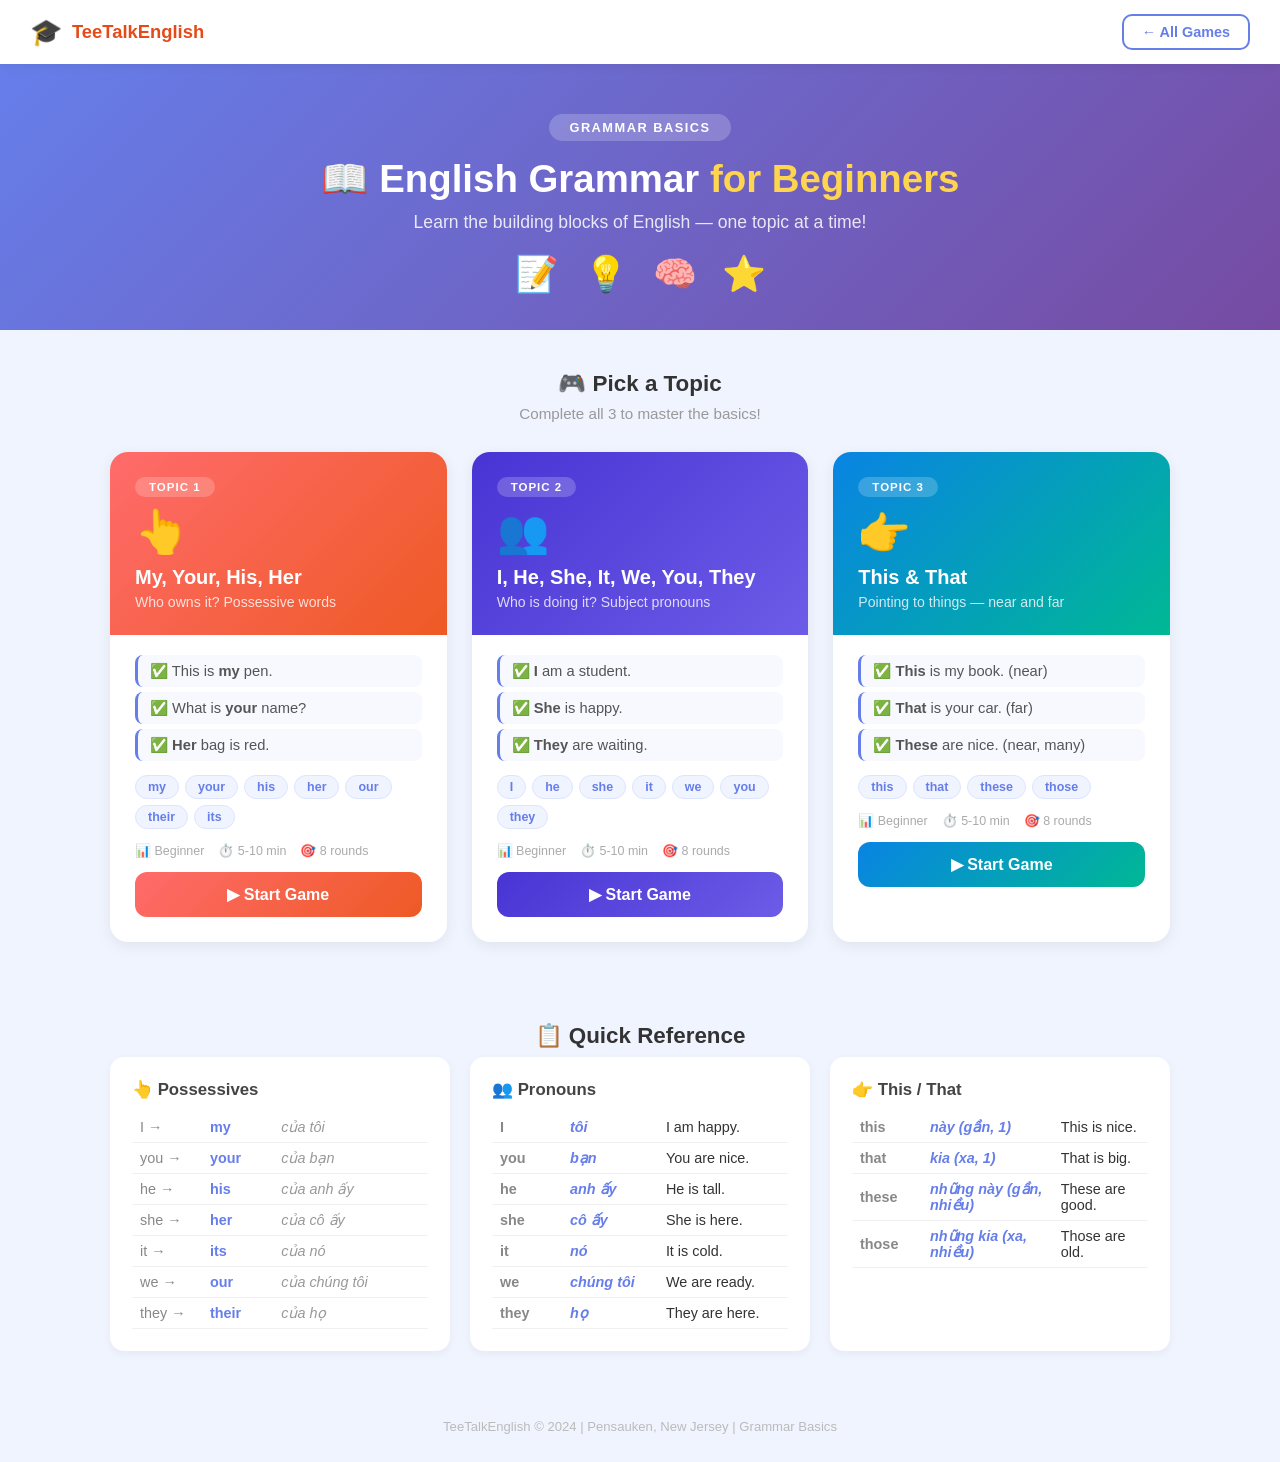
==== index.html @ 57f25fb9 "add 3 grammar garma i he she  , my, her his, this that tehse those" ====
<!DOCTYPE html>
<html lang="en">
<head>
    <meta charset="UTF-8">
    <meta name="viewport" content="width=device-width, initial-scale=1.0">
    <title>TeeTalkEnglish - Grammar Basics</title>
    <link rel="stylesheet" href="style.css">
</head>
<body>

    <nav class="navbar">
        <a href="../index.html" class="logo">
            <span class="logo-icon">🎓</span>
            <span class="logo-text">TeeTalkEnglish</span>
        </a>
        <a href="../index.html" class="nav-link">← All Games</a>
    </nav>

    <!-- Hero -->
    <section class="hub-hero">
        <div class="hero-badge">Grammar Basics</div>
        <h1>📖 English Grammar <span class="highlight">for Beginners</span></h1>
        <p class="hero-sub">Learn the building blocks of English — one topic at a time!</p>
        <div class="hero-emojis">
            <span>📝</span><span>💡</span><span>🧠</span><span>⭐</span>
        </div>
    </section>

    <!-- Topic Cards -->
    <section class="hub-topics">
        <h2 class="hub-section-title">🎮 Pick a Topic</h2>
        <p class="hub-section-sub">Complete all 3 to master the basics!</p>

        <div class="topic-grid">

            <!-- Topic 1: Possessives -->
            <div class="topic-card">
                <div class="topic-header poss-color">
                    <span class="topic-num">Topic 1</span>
                    <div class="topic-emoji">👆</div>
                    <h3>My, Your, His, Her</h3>
                    <p class="topic-tagline">Who owns it? Possessive words</p>
                </div>
                <div class="topic-body">
                    <div class="topic-preview">
                        <div class="preview-ex">✅ This is <strong>my</strong> pen.</div>
                        <div class="preview-ex">✅ What is <strong>your</strong> name?</div>
                        <div class="preview-ex">✅ <strong>Her</strong> bag is red.</div>
                    </div>
                    <div class="topic-words">
                        <span class="tw">my</span>
                        <span class="tw">your</span>
                        <span class="tw">his</span>
                        <span class="tw">her</span>
                        <span class="tw">our</span>
                        <span class="tw">their</span>
                        <span class="tw">its</span>
                    </div>
                    <div class="topic-info">
                        <span>📊 Beginner</span>
                        <span>⏱️ 5-10 min</span>
                        <span>🎯 8 rounds</span>
                    </div>
                    <a href="game1/index.html" class="topic-play-btn poss-btn">▶ Start Game</a>
                </div>
            </div>

            <!-- Topic 2: Pronouns -->
            <div class="topic-card">
                <div class="topic-header pron-color">
                    <span class="topic-num">Topic 2</span>
                    <div class="topic-emoji">👥</div>
                    <h3>I, He, She, It, We, You, They</h3>
                    <p class="topic-tagline">Who is doing it? Subject pronouns</p>
                </div>
                <div class="topic-body">
                    <div class="topic-preview">
                        <div class="preview-ex">✅ <strong>I</strong> am a student.</div>
                        <div class="preview-ex">✅ <strong>She</strong> is happy.</div>
                        <div class="preview-ex">✅ <strong>They</strong> are waiting.</div>
                    </div>
                    <div class="topic-words">
                        <span class="tw">I</span>
                        <span class="tw">he</span>
                        <span class="tw">she</span>
                        <span class="tw">it</span>
                        <span class="tw">we</span>
                        <span class="tw">you</span>
                        <span class="tw">they</span>
                    </div>
                    <div class="topic-info">
                        <span>📊 Beginner</span>
                        <span>⏱️ 5-10 min</span>
                        <span>🎯 8 rounds</span>
                    </div>
                    <a href="game2/index.html" class="topic-play-btn pron-btn">▶ Start Game</a>
                </div>
            </div>

            <!-- Topic 3: This/That -->
            <div class="topic-card">
                <div class="topic-header this-color">
                    <span class="topic-num">Topic 3</span>
                    <div class="topic-emoji">👉</div>
                    <h3>This & That</h3>
                    <p class="topic-tagline">Pointing to things — near and far</p>
                </div>
                <div class="topic-body">
                    <div class="topic-preview">
                        <div class="preview-ex">✅ <strong>This</strong> is my book. (near)</div>
                        <div class="preview-ex">✅ <strong>That</strong> is your car. (far)</div>
                        <div class="preview-ex">✅ <strong>These</strong> are nice. (near, many)</div>
                    </div>
                    <div class="topic-words">
                        <span class="tw">this</span>
                        <span class="tw">that</span>
                        <span class="tw">these</span>
                        <span class="tw">those</span>
                    </div>
                    <div class="topic-info">
                        <span>📊 Beginner</span>
                        <span>⏱️ 5-10 min</span>
                        <span>🎯 8 rounds</span>
                    </div>
                    <a href="game3/index.html" class="topic-play-btn this-btn">▶ Start Game</a>
                </div>
            </div>

        </div>
    </section>

    <!-- Quick Reference -->
    <section class="hub-reference">
        <h2 class="hub-section-title">📋 Quick Reference</h2>
        <div class="ref-grid">
            <div class="ref-box">
                <h4>👆 Possessives</h4>
                <table class="ref-tbl">
                    <tr><td>I →</td><td><strong>my</strong></td><td class="vn-hint">của tôi</td></tr>
                    <tr><td>you →</td><td><strong>your</strong></td><td class="vn-hint">của bạn</td></tr>
                    <tr><td>he →</td><td><strong>his</strong></td><td class="vn-hint">của anh ấy</td></tr>
                    <tr><td>she →</td><td><strong>her</strong></td><td class="vn-hint">của cô ấy</td></tr>
                    <tr><td>it →</td><td><strong>its</strong></td><td class="vn-hint">của nó</td></tr>
                    <tr><td>we →</td><td><strong>our</strong></td><td class="vn-hint">của chúng tôi</td></tr>
                    <tr><td>they →</td><td><strong>their</strong></td><td class="vn-hint">của họ</td></tr>
                </table>
            </div>
            <div class="ref-box">
                <h4>👥 Pronouns</h4>
                <table class="ref-tbl">
                    <tr><td><strong>I</strong></td><td class="vn-hint">tôi</td><td>I am happy.</td></tr>
                    <tr><td><strong>you</strong></td><td class="vn-hint">bạn</td><td>You are nice.</td></tr>
                    <tr><td><strong>he</strong></td><td class="vn-hint">anh ấy</td><td>He is tall.</td></tr>
                    <tr><td><strong>she</strong></td><td class="vn-hint">cô ấy</td><td>She is here.</td></tr>
                    <tr><td><strong>it</strong></td><td class="vn-hint">nó</td><td>It is cold.</td></tr>
                    <tr><td><strong>we</strong></td><td class="vn-hint">chúng tôi</td><td>We are ready.</td></tr>
                    <tr><td><strong>they</strong></td><td class="vn-hint">họ</td><td>They are here.</td></tr>
                </table>
            </div>
            <div class="ref-box">
                <h4>👉 This / That</h4>
                <table class="ref-tbl">
                    <tr><td><strong>this</strong></td><td class="vn-hint">này (gần, 1)</td><td>This is nice.</td></tr>
                    <tr><td><strong>that</strong></td><td class="vn-hint">kia (xa, 1)</td><td>That is big.</td></tr>
                    <tr><td><strong>these</strong></td><td class="vn-hint">những này (gần, nhiều)</td><td>These are good.</td></tr>
                    <tr><td><strong>those</strong></td><td class="vn-hint">những kia (xa, nhiều)</td><td>Those are old.</td></tr>
                </table>
            </div>
        </div>
    </section>

    <footer>
        <p>TeeTalkEnglish © 2024 | Pensauken, New Jersey | Grammar Basics</p>
    </footer>
</body>
</html>
---- style.css ----
/* ========================================
   TeeTalkEnglish - Grammar Basics
   Shared Styles
   ======================================== */
* { margin: 0; padding: 0; box-sizing: border-box; }

body {
    font-family: 'Segoe UI', Tahoma, Geneva, Verdana, sans-serif;
    background: #f0f4ff;
    min-height: 100vh;
    color: #333;
}

/* ===== NAVBAR ===== */
.navbar {
    background: white;
    padding: 14px 30px;
    display: flex;
    align-items: center;
    justify-content: space-between;
    box-shadow: 0 2px 10px rgba(0,0,0,0.06);
    position: sticky;
    top: 0;
    z-index: 100;
}

.logo {
    display: flex;
    align-items: center;
    gap: 10px;
    text-decoration: none;
}

.logo-icon { font-size: 26px; }
.logo-text { font-size: 1.15em; font-weight: 700; color: #e64a19; }

.nav-link {
    text-decoration: none;
    color: #667eea;
    font-weight: 600;
    padding: 8px 18px;
    border: 2px solid #667eea;
    border-radius: 10px;
    transition: all 0.3s;
    font-size: 0.9em;
}

.nav-link:hover { background: #667eea; color: white; }

/* ===== HUB HERO ===== */
.hub-hero {
    text-align: center;
    padding: 50px 20px 35px;
    background: linear-gradient(135deg, #667eea 0%, #764ba2 100%);
    color: white;
}

.hero-badge {
    display: inline-block;
    background: rgba(255,255,255,0.2);
    padding: 6px 20px;
    border-radius: 20px;
    font-size: 0.8em;
    font-weight: 700;
    letter-spacing: 1.5px;
    text-transform: uppercase;
    margin-bottom: 15px;
}

.hub-hero h1 { font-size: 2.4em; margin-bottom: 10px; line-height: 1.2; }
.hub-hero h1 .highlight { color: #ffd54f; }
.hero-sub { font-size: 1.1em; opacity: 0.85; margin-bottom: 5px; }

.hero-emojis {
    display: flex;
    justify-content: center;
    gap: 25px;
    margin-top: 20px;
    font-size: 2.2em;
}

.hero-emojis span {
    animation: bounce 3s ease-in-out infinite;
    display: inline-block;
}

.hero-emojis span:nth-child(1) { animation-delay: 0s; }
.hero-emojis span:nth-child(2) { animation-delay: 0.3s; }
.hero-emojis span:nth-child(3) { animation-delay: 0.6s; }
.hero-emojis span:nth-child(4) { animation-delay: 0.9s; }

@keyframes bounce {
    0%, 100% { transform: translateY(0); }
    50% { transform: translateY(-10px); }
}

/* ===== HUB SECTIONS ===== */
.hub-topics, .hub-reference {
    max-width: 1100px;
    margin: 0 auto;
    padding: 40px 20px;
}

.hub-section-title {
    text-align: center;
    font-size: 1.4em;
    color: #333;
    margin-bottom: 8px;
}

.hub-section-sub {
    text-align: center;
    color: #999;
    margin-bottom: 30px;
    font-size: 0.95em;
}

/* ===== TOPIC CARDS ===== */
.topic-grid {
    display: grid;
    grid-template-columns: repeat(auto-fit, minmax(310px, 1fr));
    gap: 25px;
}

.topic-card {
    background: white;
    border-radius: 18px;
    overflow: hidden;
    box-shadow: 0 4px 15px rgba(0,0,0,0.07);
    transition: all 0.3s;
}

.topic-card:hover {
    transform: translateY(-5px);
    box-shadow: 0 10px 30px rgba(0,0,0,0.12);
}

.topic-header {
    padding: 25px;
    color: white;
}

.poss-color { background: linear-gradient(135deg, #ff6b6b, #ee5a24); }
.pron-color { background: linear-gradient(135deg, #4834d4, #6c5ce7); }
.this-color { background: linear-gradient(135deg, #0984e3, #00b894); }

.topic-num {
    display: inline-block;
    background: rgba(255,255,255,0.2);
    padding: 4px 14px;
    border-radius: 14px;
    font-size: 0.72em;
    font-weight: 700;
    letter-spacing: 1px;
    text-transform: uppercase;
    margin-bottom: 10px;
}

.topic-emoji { font-size: 42px; margin-bottom: 10px; }
.topic-header h3 { font-size: 1.25em; margin-bottom: 5px; }
.topic-tagline { opacity: 0.8; font-size: 0.88em; }

.topic-body { padding: 20px 25px 25px; }

.topic-preview { margin-bottom: 14px; }

.preview-ex {
    padding: 7px 12px;
    margin-bottom: 5px;
    background: #f8f9ff;
    border-radius: 8px;
    font-size: 0.92em;
    color: #555;
    border-left: 3px solid #667eea;
}

.topic-words {
    display: flex;
    flex-wrap: wrap;
    gap: 6px;
    margin-bottom: 14px;
}

.tw {
    background: #f0f4ff;
    color: #667eea;
    padding: 4px 12px;
    border-radius: 14px;
    font-size: 0.78em;
    font-weight: 600;
    border: 1px solid #dde4ff;
}

.topic-info {
    display: flex;
    gap: 14px;
    font-size: 0.78em;
    color: #aaa;
    margin-bottom: 14px;
}

.topic-play-btn {
    display: block;
    text-align: center;
    padding: 13px;
    color: white;
    text-decoration: none;
    border-radius: 12px;
    font-weight: 700;
    font-size: 1em;
    transition: all 0.2s;
}

.topic-play-btn:hover {
    transform: scale(1.02);
    box-shadow: 0 5px 15px rgba(0,0,0,0.15);
}

.poss-btn { background: linear-gradient(135deg, #ff6b6b, #ee5a24); }
.pron-btn { background: linear-gradient(135deg, #4834d4, #6c5ce7); }
.this-btn { background: linear-gradient(135deg, #0984e3, #00b894); }

/* ===== REFERENCE ===== */
.ref-grid {
    display: grid;
    grid-template-columns: repeat(auto-fit, minmax(300px, 1fr));
    gap: 20px;
}

.ref-box {
    background: white;
    border-radius: 14px;
    padding: 22px;
    box-shadow: 0 3px 10px rgba(0,0,0,0.05);
}

.ref-box h4 { color: #444; margin-bottom: 12px; font-size: 1.05em; }

.ref-tbl { width: 100%; border-collapse: collapse; }

.ref-tbl td {
    padding: 7px 8px;
    border-bottom: 1px solid #f0f0f0;
    font-size: 0.9em;
}

.ref-tbl td:first-child { color: #888; width: 70px; }
.ref-tbl td:nth-child(2) { color: #667eea; font-weight: 600; }

.vn-hint { color: #999; font-size: 0.85em; font-style: italic; }

/* ===== GAME PAGE ===== */
.game-wrap {
    max-width: 750px;
    margin: 0 auto;
    padding: 20px;
}

.game-top {
    display: flex;
    align-items: center;
    justify-content: space-between;
    background: white;
    border-radius: 14px;
    padding: 14px 22px;
    margin-bottom: 18px;
    box-shadow: 0 2px 10px rgba(0,0,0,0.06);
    flex-wrap: wrap;
    gap: 10px;
}

.game-top h1 { font-size: 1.3em; color: #333; }

.game-score {
    font-size: 1.05em;
    font-weight: 600;
    color: #667eea;
    background: #f0f4ff;
    padding: 7px 15px;
    border-radius: 10px;
}

/* Progress */
.g-progress {
    background: white;
    border-radius: 12px;
    padding: 14px 18px;
    margin-bottom: 18px;
    box-shadow: 0 2px 8px rgba(0,0,0,0.05);
}

.g-progress-track {
    height: 10px;
    background: #e8ecff;
    border-radius: 5px;
    overflow: hidden;
}

.g-progress-fill {
    height: 100%;
    background: linear-gradient(90deg, #667eea, #764ba2);
    border-radius: 5px;
    width: 0%;
    transition: width 0.5s ease;
}

.g-progress-text {
    display: block;
    text-align: center;
    margin-top: 6px;
    font-size: 0.82em;
    color: #aaa;
}

/* Game Area */
.g-area {
    background: white;
    border-radius: 14px;
    padding: 28px;
    margin-bottom: 18px;
    box-shadow: 0 2px 10px rgba(0,0,0,0.06);
    min-height: 180px;
}

.g-title { font-size: 1.1em; color: #333; font-weight: 700; margin-bottom: 6px; }
.g-instruction { font-size: 0.92em; color: #888; margin-bottom: 18px; line-height: 1.5; }

/* Visual */
.g-visual { text-align: center; font-size: 3em; padding: 10px 0 12px; }

/* Scenario */
.g-scenario {
    background: linear-gradient(135deg, #fff9c4, #fff3e0);
    border: 2px solid #ffe082;
    border-radius: 12px;
    padding: 14px 18px;
    margin-bottom: 18px;
    text-align: center;
    font-size: 0.95em;
    color: #555;
}

/* Sentence */
.g-sentence {
    font-size: 1.25em;
    text-align: center;
    padding: 18px;
    background: #f8f9ff;
    border-radius: 12px;
    margin-bottom: 18px;
    line-height: 1.8;
    color: #333;
}

.g-blank {
    display: inline-block;
    min-width: 90px;
    border-bottom: 3px dashed #667eea;
    padding: 2px 4px;
    margin: 0 4px;
    color: #667eea;
    font-weight: 700;
}

/* Fill Choices */
.g-choices {
    display: flex;
    gap: 10px;
    justify-content: center;
    flex-wrap: wrap;
}

.g-choice {
    padding: 11px 26px;
    background: #f0f4ff;
    border: 2px solid #dde4ff;
    border-radius: 22px;
    cursor: pointer;
    font-size: 1em;
    font-weight: 600;
    color: #667eea;
    transition: all 0.2s;
}

.g-choice:hover { background: #667eea; color: white; border-color: #667eea; }
.g-choice.correct { background: #4caf50; color: white; border-color: #4caf50; }
.g-choice.wrong { background: #ef5350; color: white; border-color: #ef5350; }
.g-choice.off { pointer-events: none; opacity: 0.5; }

/* Stack Choices */
.g-stack { display: flex; flex-direction: column; gap: 10px; }

.g-stack-item {
    padding: 14px 18px;
    background: #f8f9ff;
    border: 2px solid #e8ecff;
    border-radius: 12px;
    cursor: pointer;
    font-size: 0.95em;
    color: #444;
    transition: all 0.2s;
    text-align: left;
}

.g-stack-item:hover { background: #e8ecff; border-color: #667eea; }
.g-stack-item.correct { background: #e8f5e9; border-color: #4caf50; color: #2e7d32; }
.g-stack-item.wrong { background: #ffebee; border-color: #ef5350; color: #c62828; }
.g-stack-item.off { pointer-events: none; }

/* Match */
.g-match-wrap {
    display: flex;
    gap: 28px;
    justify-content: center;
    flex-wrap: wrap;
}

.g-match-col {
    display: flex;
    flex-direction: column;
    gap: 10px;
    min-width: 160px;
}

.g-match-col h4 { text-align: center; color: #667eea; font-size: 0.9em; margin-bottom: 4px; }

.g-match-item {
    padding: 12px 16px;
    border-radius: 12px;
    text-align: center;
    cursor: pointer;
    font-size: 0.95em;
    font-weight: 600;
    transition: all 0.2s;
}

.g-ml { background: #f0f4ff; border: 2px solid #dde4ff; color: #667eea; }
.g-mr { background: #fff3e0; border: 2px solid #ffe0b2; color: #e65100; }
.g-match-item:hover { transform: scale(1.03); }
.g-match-item.sel { box-shadow: 0 0 0 3px rgba(102,126,234,0.35); }
.g-match-item.done { background: #e8f5e9; border-color: #4caf50; color: #2e7d32; pointer-events: none; }
.g-match-item.bad { animation: mshake 0.4s ease; border-color: #ef5350; }

@keyframes mshake {
    0%,100% { transform: translateX(0); }
    25% { transform: translateX(-5px); }
    75% { transform: translateX(5px); }
}

/* Feedback */
.g-fb {
    border-radius: 12px;
    padding: 18px;
    margin-bottom: 18px;
    text-align: center;
    display: none;
}

.g-fb.show { display: block; }
.g-fb.ok { background: #e8f5e9; border: 2px solid #4caf50; color: #2e7d32; }
.g-fb.no { background: #ffebee; border: 2px solid #ef5350; color: #c62828; }
.g-fb-icon { font-size: 1.8em; display: block; margin-bottom: 4px; }
.g-fb-explain { margin-top: 6px; font-size: 0.9em; color: #666; }

/* Help */
.g-help {
    background: #fff9c4;
    border-radius: 12px;
    padding: 14px 18px;
    margin-bottom: 18px;
    border-left: 4px solid #fbc02d;
    display: none;
}

.g-help.show { display: block; }
.g-help-label { font-weight: 700; color: #f57f17; margin-bottom: 5px; font-size: 0.9em; }

.g-help-word {
    display: inline-block;
    background: white;
    padding: 2px 10px;
    border-radius: 6px;
    font-weight: 700;
    color: #667eea;
    margin-right: 5px;
}

.g-help-vn { color: #999; font-style: italic; font-size: 0.88em; }
.g-help-ex { color: #666; font-size: 0.88em; display: block; margin-top: 3px; }

/* Next */
.g-next {
    text-align: center;
    margin-top: 14px;
    display: none;
}

.g-next-btn {
    padding: 12px 30px;
    background: linear-gradient(135deg, #667eea, #764ba2);
    color: white;
    border: none;
    border-radius: 22px;
    font-size: 1em;
    font-weight: 700;
    cursor: pointer;
    transition: all 0.2s;
}

.g-next-btn:hover {
    transform: translateY(-2px);
    box-shadow: 0 5px 15px rgba(102,126,234,0.35);
}

/* Completion */
.g-done {
    background: white;
    border-radius: 18px;
    padding: 35px 28px;
    text-align: center;
    box-shadow: 0 6px 25px rgba(0,0,0,0.1);
    display: none;
}

.g-done.show { display: block; }
.g-done-trophy { font-size: 70px; }
.g-done h2 { font-size: 1.8em; color: #333; margin: 12px 0; }
.g-done-score { font-size: 1.15em; color: #666; margin-bottom: 8px; }
.g-done-stars { font-size: 2.2em; margin: 12px 0; }
.g-done-msg { font-size: 1em; color: #999; margin-bottom: 22px; }

.g-done-btns {
    display: flex;
    gap: 12px;
    justify-content: center;
    flex-wrap: wrap;
}

.g-done-btns button, .g-done-btns a {
    padding: 11px 24px;
    border-radius: 22px;
    font-size: 0.95em;
    font-weight: 700;
    cursor: pointer;
    text-decoration: none;
    display: inline-flex;
    align-items: center;
    gap: 6px;
    border: none;
}

.g-retry { background: linear-gradient(135deg, #667eea, #764ba2); color: white; }
.g-home { background: white; color: #667eea; border: 2px solid #dde4ff !important; }

/* ===== FOOTER ===== */
footer {
    text-align: center;
    padding: 28px 20px;
    color: #bbb;
    font-size: 0.82em;
}

/* ===== RESPONSIVE ===== */
@media (max-width: 600px) {
    .hub-hero h1 { font-size: 1.7em; }
    .topic-grid { grid-template-columns: 1fr; }
    .game-top { flex-direction: column; text-align: center; }
    .g-area { padding: 20px 15px; }
    .g-sentence { font-size: 1.05em; }
    .g-match-wrap { flex-direction: column; }
    .ref-grid { grid-template-columns: 1fr; }
    .hero-emojis { font-size: 1.8em; }
}

/* Hint Button */
.g-hint-btn {
    cursor: pointer;
    font-weight: 700;
    color: #f57f17;
    font-size: 0.95em;
    padding: 8px 0;
    transition: all 0.2s;
}

.g-hint-btn:hover {
    color: #e65100;
}

.g-hint-content {
    margin-top: 8px;
    padding-top: 8px;
    border-top: 1px dashed #fbc02d;
}
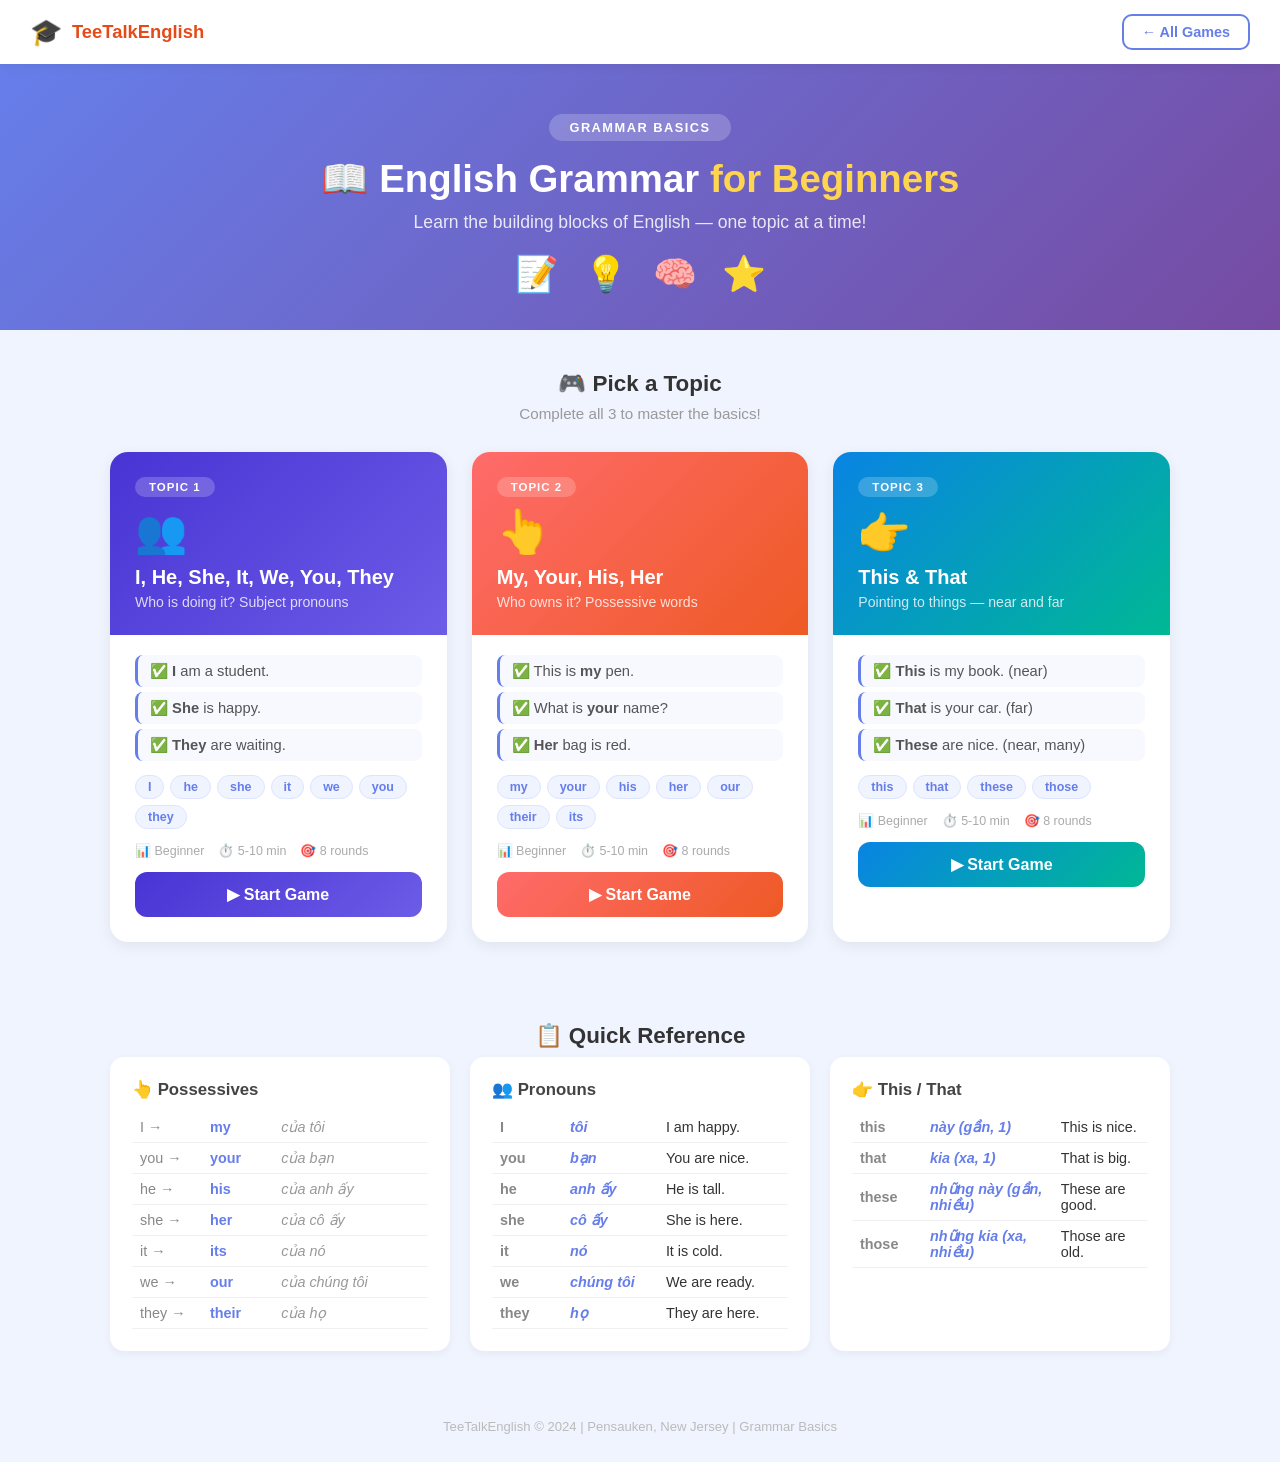
==== commit ff3b2538: "update 3 grammar game, mix answers, hide hint" ====
--- a/index.html
+++ b/index.html
@@ -33,10 +33,44 @@
 
         <div class="topic-grid">
 
-            <!-- Topic 1: Possessives -->
+          
+
+            <!-- Topic 1: Pronouns -->
+            <div class="topic-card">
+                <div class="topic-header pron-color">
+                    <span class="topic-num">Topic 1</span>
+                    <div class="topic-emoji">👥</div>
+                    <h3>I, He, She, It, We, You, They</h3>
+                    <p class="topic-tagline">Who is doing it? Subject pronouns</p>
+                </div>
+                <div class="topic-body">
+                    <div class="topic-preview">
+                        <div class="preview-ex">✅ <strong>I</strong> am a student.</div>
+                        <div class="preview-ex">✅ <strong>She</strong> is happy.</div>
+                        <div class="preview-ex">✅ <strong>They</strong> are waiting.</div>
+                    </div>
+                    <div class="topic-words">
+                        <span class="tw">I</span>
+                        <span class="tw">he</span>
+                        <span class="tw">she</span>
+                        <span class="tw">it</span>
+                        <span class="tw">we</span>
+                        <span class="tw">you</span>
+                        <span class="tw">they</span>
+                    </div>
+                    <div class="topic-info">
+                        <span>📊 Beginner</span>
+                        <span>⏱️ 5-10 min</span>
+                        <span>🎯 8 rounds</span>
+                    </div>
+                    <a href="game1/index.html" class="topic-play-btn pron-btn">▶ Start Game</a>
+                </div>
+            </div>
+
+  <!-- Topic 2: Possessives -->
             <div class="topic-card">
                 <div class="topic-header poss-color">
-                    <span class="topic-num">Topic 1</span>
+                    <span class="topic-num">Topic 2</span>
                     <div class="topic-emoji">👆</div>
                     <h3>My, Your, His, Her</h3>
                     <p class="topic-tagline">Who owns it? Possessive words</p>
@@ -61,39 +95,7 @@
                         <span>⏱️ 5-10 min</span>
                         <span>🎯 8 rounds</span>
                     </div>
-                    <a href="game1/index.html" class="topic-play-btn poss-btn">▶ Start Game</a>
-                </div>
-            </div>
-
-            <!-- Topic 2: Pronouns -->
-            <div class="topic-card">
-                <div class="topic-header pron-color">
-                    <span class="topic-num">Topic 2</span>
-                    <div class="topic-emoji">👥</div>
-                    <h3>I, He, She, It, We, You, They</h3>
-                    <p class="topic-tagline">Who is doing it? Subject pronouns</p>
-                </div>
-                <div class="topic-body">
-                    <div class="topic-preview">
-                        <div class="preview-ex">✅ <strong>I</strong> am a student.</div>
-                        <div class="preview-ex">✅ <strong>She</strong> is happy.</div>
-                        <div class="preview-ex">✅ <strong>They</strong> are waiting.</div>
-                    </div>
-                    <div class="topic-words">
-                        <span class="tw">I</span>
-                        <span class="tw">he</span>
-                        <span class="tw">she</span>
-                        <span class="tw">it</span>
-                        <span class="tw">we</span>
-                        <span class="tw">you</span>
-                        <span class="tw">they</span>
-                    </div>
-                    <div class="topic-info">
-                        <span>📊 Beginner</span>
-                        <span>⏱️ 5-10 min</span>
-                        <span>🎯 8 rounds</span>
-                    </div>
-                    <a href="game2/index.html" class="topic-play-btn pron-btn">▶ Start Game</a>
+                    <a href="game2/index.html" class="topic-play-btn poss-btn">▶ Start Game</a>
                 </div>
             </div>
 
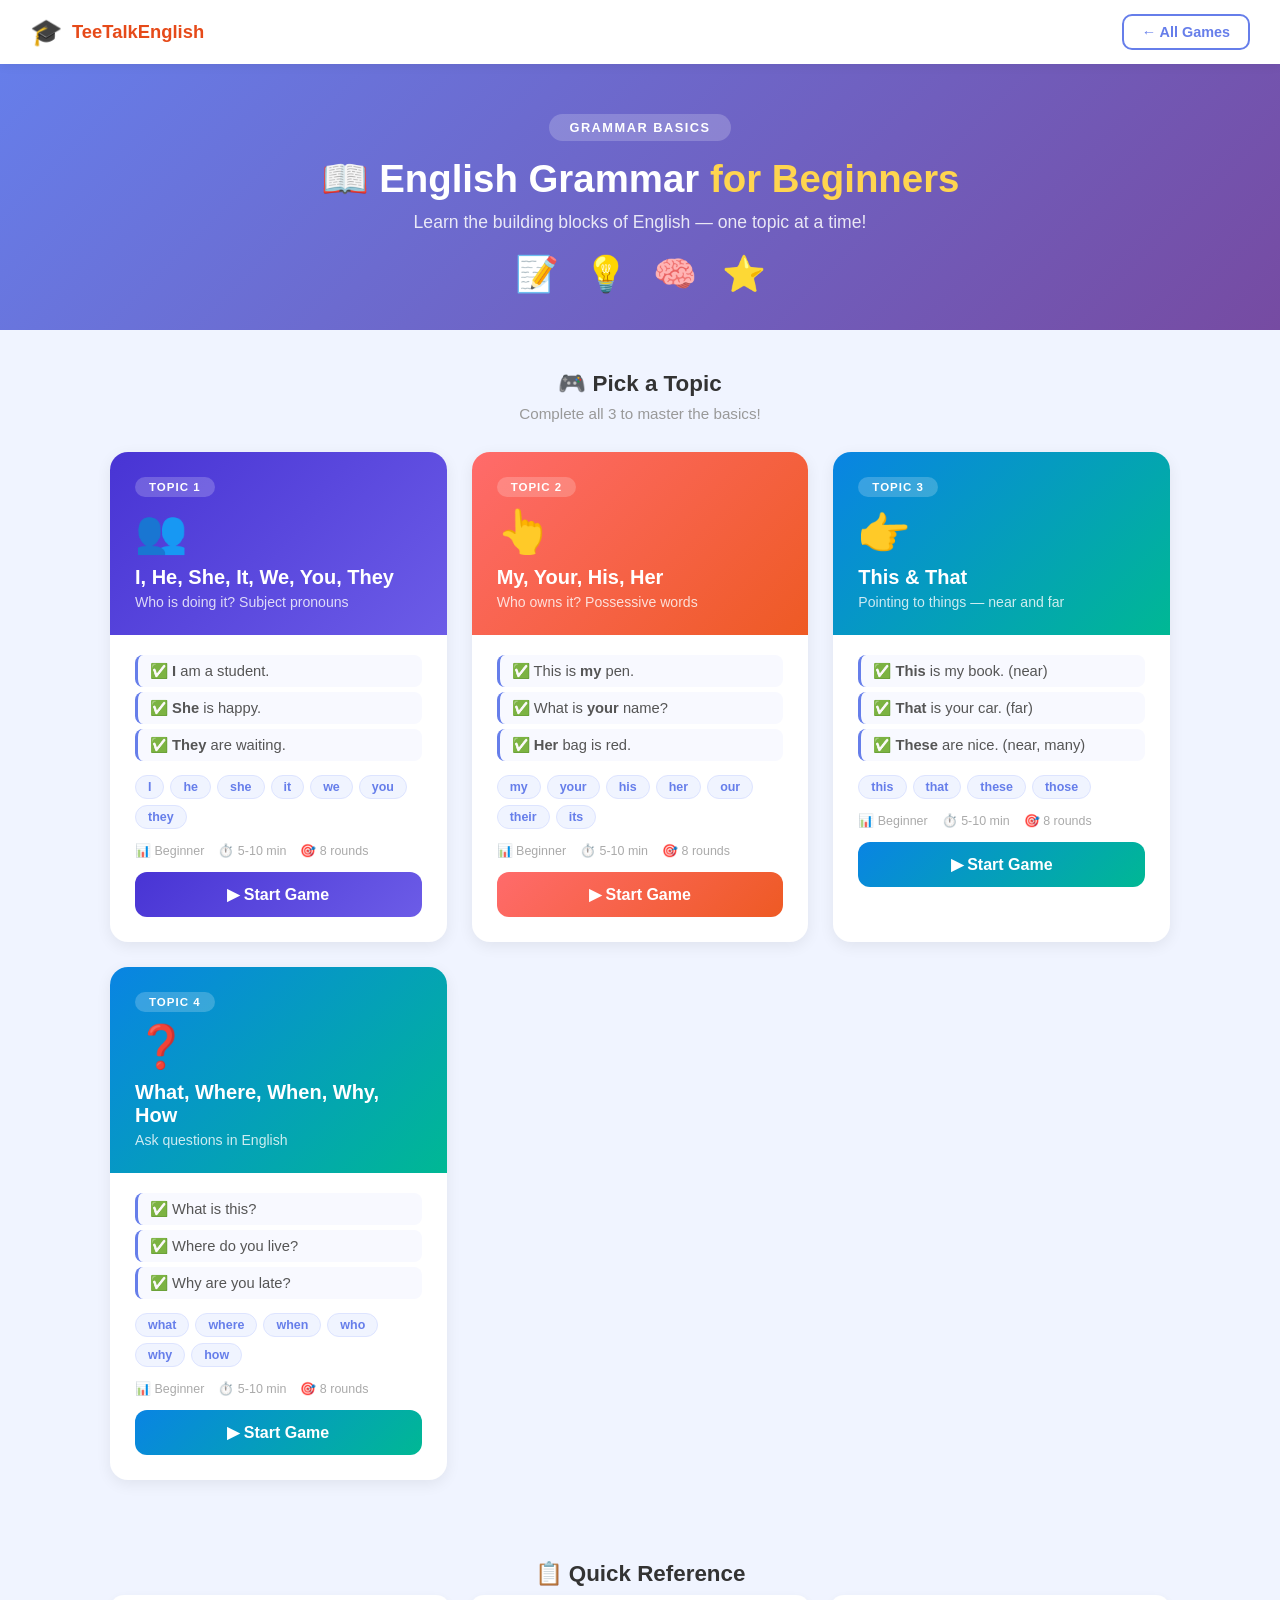
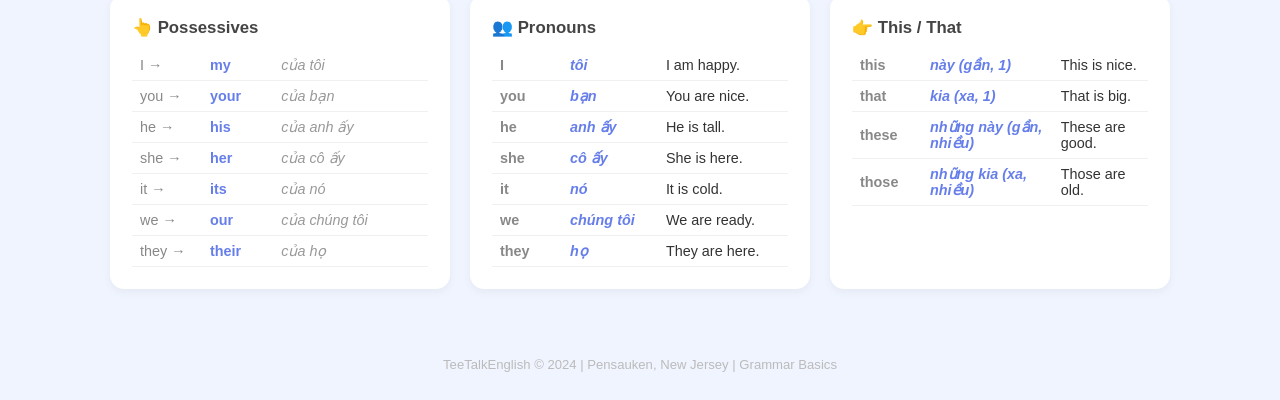
==== commit d6845759: "add game 4 wh question" ====
--- a/index.html
+++ b/index.html
@@ -128,6 +128,37 @@
                 </div>
             </div>
 
+            
+            <!-- Topic 4: Where, When -->
+            <div class="topic-card">
+    <div class="topic-header this-color">
+        <span class="topic-num">Topic 4</span>
+        <div class="topic-emoji">❓</div>
+        <h3>What, Where, When, Why, How</h3>
+        <p class="topic-tagline">Ask questions in English</p>
+    </div>
+    <div class="topic-body">
+        <div class="topic-preview">
+            <div class="preview-ex">✅ What is this?</div>
+            <div class="preview-ex">✅ Where do you live?</div>
+            <div class="preview-ex">✅ Why are you late?</div>
+        </div>
+        <div class="topic-words">
+            <span class="tw">what</span>
+            <span class="tw">where</span>
+            <span class="tw">when</span>
+            <span class="tw">who</span>
+            <span class="tw">why</span>
+            <span class="tw">how</span>
+        </div>
+        <div class="topic-info">
+            <span>📊 Beginner</span>
+            <span>⏱️ 5-10 min</span>
+            <span>🎯 8 rounds</span>
+        </div>
+        <a href="game4/index.html" class="topic-play-btn this-btn">▶ Start Game</a>
+    </div>
+</div>
         </div>
     </section>
 
--- a/style.css
+++ b/style.css
@@ -354,12 +354,50 @@
 
 .g-blank {
     display: inline-block;
-    min-width: 90px;
-    border-bottom: 3px dashed #667eea;
-    padding: 2px 4px;
-    margin: 0 4px;
+    min-width: 80px;
+    padding: 4px 8px;
+    text-align: center;
+    border-bottom: 2px dashed #999;
     color: #667eea;
-    font-weight: 700;
+    font-weight: bold;
+}
+
+.g-nav {
+    display: flex;
+    justify-content: space-between;
+    margin-top: 16px;
+    gap: 10px;
+}
+
+.g-prev-btn,
+.g-next-btn {
+    padding: 10px 18px;
+    border-radius: 999px;
+    font-weight: 600;
+    font-size: 0.95rem;
+    cursor: pointer;
+    transition: all 0.2s ease;
+    border: none;
+}
+
+/* Previous = subtle */
+.g-prev-btn {
+    background: #f1f1f1;
+    color: #555;
+}
+
+.g-prev-btn:hover {
+    background: #e0e0e0;
+}
+
+/* Next = primary */
+.g-next-btn {
+    background: #ff9800;
+    color: white;
+}
+
+.g-next-btn:hover {
+    background: #fb8c00;
 }
 
 /* Fill Choices */
